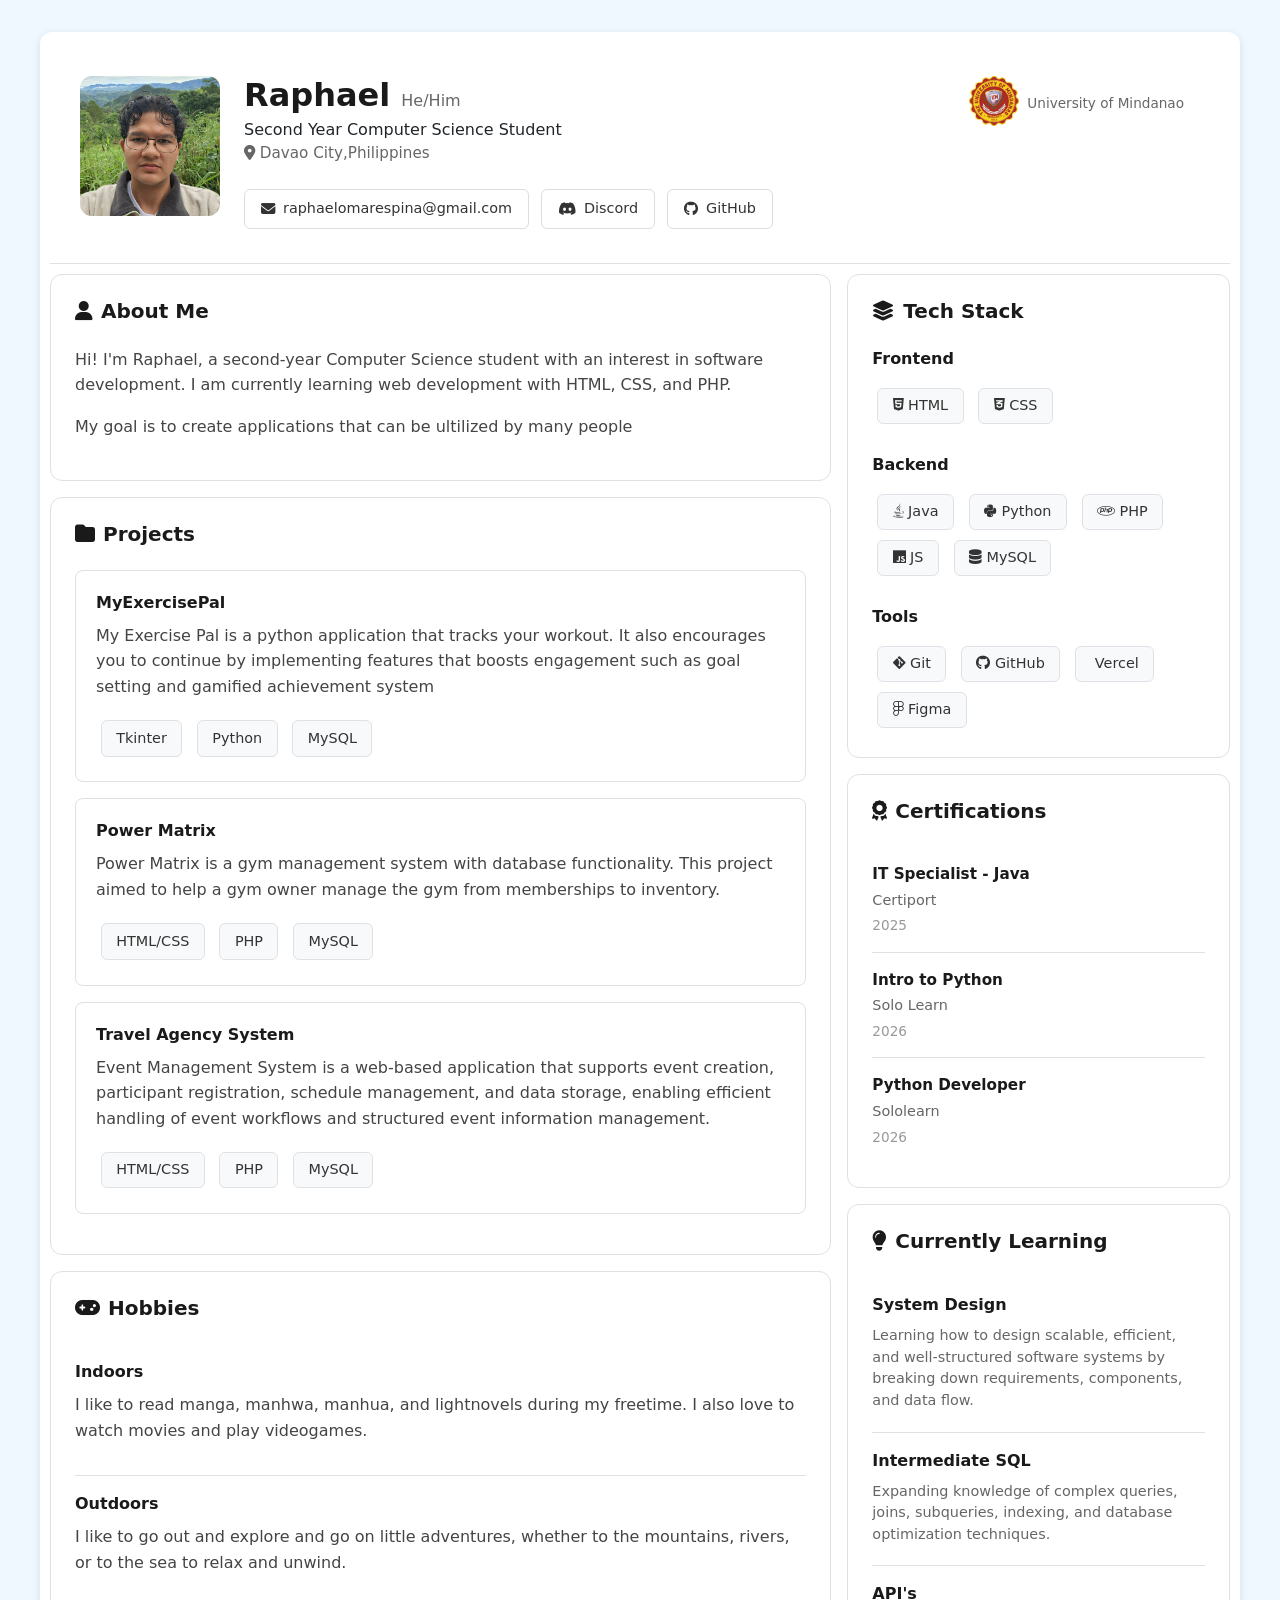
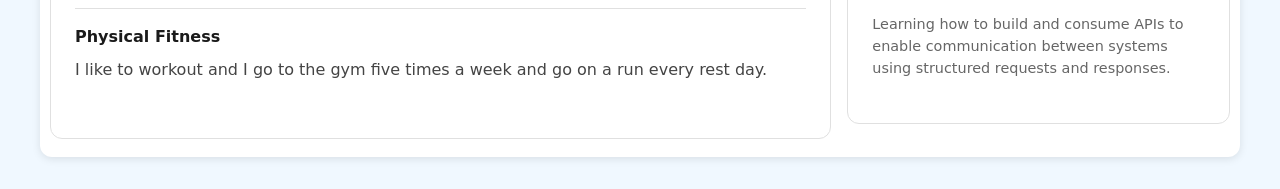
==== portfolio.html @ 7b8c3401 "Add files via upload Added Files one by one to avoid vercel conlict" ====
<!DOCTYPE html>
<html lang="en">
  <head>
    <meta charset="UTF-8">
    <meta name="viewport" content="width=device-width, initial-scale=1.0">
    <title>Portfolio</title>
    <link rel="stylesheet" href="https://cdn.jsdelivr.net/npm/bootstrap@5.3.0/dist/css/bootstrap.min.css">
    <link rel="stylesheet" href="https://cdnjs.cloudflare.com/ajax/libs/font-awesome/6.5.1/css/all.min.css">
    <script defer src="https://cdn.jsdelivr.net/npm/bootstrap@5.3.0/dist/js/bootstrap.bundle.min.js"></script>
    <link rel="stylesheet" href="css/stylesport.css">
  </head>

  <body>
    <div class="main-container">

      <!-- HEADER SECTION -->
      <header class="header-section">
        <div class="row align-items-start">

          <div class="col-auto">
            <img src="img/selfpic.jpg" alt="My profile pic" class="profile-img" />
          </div>

          <div class="col">
            <div class="name-title">
              <h1>Raphael  <span class="pronoun">He/Him</span></h1>
            </div>
            <div class="year-level">Second Year Computer Science Student</div>
            <div class="location"><i class="fa-solid fa-location-dot"></i> Davao City,Philippines</div>
            <div class="social-links">
              <a class="social-btn" href="#">
                <i class="fa-solid fa-envelope"></i> raphaelomarespina@gmail.com
              </a>
              <a class="social-btn" href="https://discord.com/users/1166834154357391503" target="_blank">
                <i class="fa-brands fa-discord"></i> Discord
              </a>
              <a class="social-btn" href="https://github.com/Leigie1" target="_blank">
                <i class="fa-brands fa-github"></i> GitHub
              </a>
            </div>
          </div>

          <div class="col-auto d-flex align-items-center gap-2">
            <img src="img/umlogo.png" alt="University Logo" class="university-logo" />
            <span class="university-name">University of Mindanao</span>
          </div>

        </div>
      </header>

      <!-- MAIN CONTENT AREA -->
      <div class="row gx-3">

        <!-- LEFT COLUMN -->
        <div class="col-lg-8">

          <!-- About Me Section -->
          <section class="content-section">
            <h2 class="section-title"><i class="fa-solid fa-user"></i>About Me</h2>
            <p class="about-me-text">
              Hi! I'm Raphael, a second-year Computer Science student with an
              interest in software development. I am currently learning web development with HTML, 
              CSS, and PHP.
            </p>
            <p class="about-me-text">
              My goal is to create applications that can be ultilized by many people
            </p>
          </section>

          <!-- Projects Section -->
          <section class="content-section">
            <h2 class="section-title"><i class="fa-solid fa-folder"></i>Projects</h2>

            <div class="project-card">
              <div class="project-title">MyExercisePal</div>
              <p class="project-description">
                My Exercise Pal is a python application that tracks your workout.
                It also encourages you to continue by implementing features that 
                boosts engagement such as goal setting and gamified achievement
                system
              </p>
              <div class="mt-2">
                <span class="tech-badge">Tkinter</span>
                <span class="tech-badge">Python</span>
                <span class="tech-badge">MySQL</span>
              </div>
            </div>

            <div class="project-card">
              <div class="project-title">Power Matrix</div>
              <p class="project-description">
                Power Matrix is a gym management system with database functionality.
                This project aimed to help a gym owner manage the gym from memberships 
                to inventory.
              <div class="mt-2">
                <span class="tech-badge">HTML/CSS</span>
                <span class="tech-badge">PHP</span>
                <span class="tech-badge">MySQL</span>
              </div>
            </div>

            <div class="project-card">
              <div class="project-title">Travel Agency System</div>
              <p class="project-description">
                Event Management System is a web-based application that supports
                event creation, participant registration, schedule management,
                and data storage, enabling efficient handling of event workflows
                and structured event information management.
              </p>
              <div class="mt-2">
                <span class="tech-badge">HTML/CSS</span>
                <span class="tech-badge">PHP</span>
                <span class="tech-badge">MySQL</span>
              </div>
            </div>

          </section>

          <!-- Hobbies Section -->
          <section class="content-section">
            <h2 class="section-title"><i class="fa-solid fa-gamepad"></i>Hobbies</h2>

            <div class="hobby-item">
              <div class="hobby-title">Indoors</div>
              <p class="hobb-text">
                I like to read manga, manhwa, manhua, and lightnovels during my
                freetime. I also love to watch movies and play videogames.
              </p>
            </div>

            <div class="hobby-item">
              <div class="hobby-title">Outdoors</div>
              <p class="hobb-text">
                I like to go out and explore and go on little adventures,
                whether to the mountains, rivers, or to the sea to relax and
                unwind.
              </p>
            </div>

            <div class="hobby-item">
              <div class="hobby-title">Physical Fitness</div>
              <p class="hobb-text">
                I like to workout and I go to the gym five times a week and go
                on a run every rest day.
              </p>
            </div>

          </section>

        </div>

        <!-- RIGHT COLUMN -->
        <div class="col-lg-4">

          <!-- Tech Stack Section -->
          <section class="content-section">
            <h2 class="section-title"><i class="fa-solid fa-layer-group"></i>Tech Stack</h2>
            <div class="tech-category">Frontend</div>
            <div>
              <span class="tech-badge"><i class="fa-brands fa-html5"></i> HTML</span>
              <span class="tech-badge"><i class="fa-brands fa-css3-alt"></i> CSS</span>
            </div>
            <div class="tech-category">Backend</div>
            <div>
              <span class="tech-badge"><i class="fa-brands fa-java"></i> Java</span>
              <span class="tech-badge"><i class="fa-brands fa-python"></i> Python</span>
              <span class="tech-badge"><i class="fa-brands fa-php"></i> PHP</span>
              <span class="tech-badge"><i class="fa-brands fa-js"></i> JS</span>              
              <span class="tech-badge"><i class="fa-solid fa-database"></i> MySQL</span>
            </div>
            <div class="tech-category">Tools</div>
            <div>
              <span class="tech-badge"><i class="fa-brands fa-git-alt"></i> Git</span>
              <span class="tech-badge"><i class="fa-brands fa-github"></i> GitHub</span>
              <span class="tech-badge"><i class="fa-solid fa-triangle"></i> Vercel</span>
              <span class="tech-badge"><i class="fa-brands fa-figma"></i> Figma</span>
            </div>
          </section>

          <!-- Certifications Section -->
          <section class="content-section">
            <h2 class="section-title"><i class="fa-solid fa-award"></i>Certifications</h2>

            <div class="cert-item">
              <div class="cert-name">
                IT Specialist - Java
              </div>
              <div class="cert-issuer">Certiport</div>
              <div class="cert-date">2025</div>
            </div>

            <div class="cert-item">
              <div class="cert-name">
                Intro to Python
              </div>
              <div class="cert-issuer">Solo Learn</div>
              <div class="cert-date">2026</div>
            </div>

            <div class="cert-item">
              <div class="cert-name">
                Python Developer
              </div>
              <div class="cert-issuer">Sololearn</div>
              <div class="cert-date">2026</div>
            </div>

          </section>

          <!-- Currently Learning Section -->
          <section class="content-section">
            <h2 class="section-title"><i class="fa-solid fa-lightbulb"></i>Currently Learning</h2>

            <div class="learning-item">
              <div class="learning-name">System Design</div>
              <div class="learning-description">
                Learning how to design scalable, efficient, and well-structured
                software systems by breaking down requirements, components, and
                data flow.
              </div>
            </div>

            <div class="learning-item">
              <div class="learning-name">Intermediate SQL</div>
              <div class="learning-description">
                Expanding knowledge of complex queries, joins, subqueries,
                indexing, and database optimization techniques.
              </div>
            </div>

            <div class="learning-item">
              <div class="learning-name">API's</div>
              <div class="learning-description">
                Learning how to build and consume APIs to enable communication
                between systems using structured requests and responses.
              </div>
            </div>

          </section>

        </div>

      </div>

    </div>

  </body>
</html>
---- css/stylesport.css ----
body {
  background: aliceblue;
  
}

.main-container {
  max-width: 1200px;
  margin: 2rem auto;
  background-color: white;
  box-shadow: 0 2px 8px rgba(0, 0, 0, 0.1);
  border-radius: 12px;
  overflow: hidden;
}

.header-section {
  padding: 2rem 2rem 2rem 1rem;
  border-bottom: 1px solid #e0e0e0;
  margin: 10px;
}

.profile-img {
  width: 140px;
  height: 140px;
  border-radius: 12px;
  object-fit: cover;
}

.name-title h1 {
  font-size: 2rem;
  font-weight: 700;
  margin-bottom: 0.25rem;
  color: #1a1a1a;
}

.name-title .pronoun {
  color: #666;
  font-size: 1rem;
  font-weight: 400;
}

.location {
  color: #666;
  font-size: 0.95rem;
}

.social-links {
  display: flex;
  gap: 0.75rem;
  flex-wrap: wrap;
  margin-top: 1.5rem;
}

.social-btn {
  padding: 0.5rem 1rem;
  border: 1px solid #ddd;
  border-radius: 6px;
  text-decoration: none;
  color: #333;
  font-size: 0.9rem;
  transition: all 0.2s;
  display: flex;
  align-items: center;
  gap: 0.5rem;
}

.social-btn:hover {
  background-color: #f8f9fa;
  border-color: #999;
  color: #000;
}

.university-logo {
  width: 50px;
  height: 50px;
}

.university-name {
  font-size: 0.85rem;
  color: #666;
  margin-top: 0.25rem;
}

.content-section {
  padding: 1.5rem;
  border: 1px solid #e0e0e0;
  border-radius: 12px;
  margin-bottom: 1rem;
}

.section-title {
  font-size: 1.25rem;
  font-weight: 700;
  margin-bottom: 1.5rem;
  display: flex;
  align-items: center;
  gap: 0.5rem;
  color: #1a1a1a;
}

.about-me-text, .hobb-text, .project-description {
  color: #444;
  line-height: 1.6;
}

.tech-badge {
  display: inline-block;
  padding: 0.4rem 0.9rem;
  margin: 0.3rem;
  background-color: #f8f9fa;
  border: 1px solid #dee2e6;
  border-radius: 6px;
  font-size: 0.9rem;
  color: #333;
  font-weight: 500;
}

.tech-category {
  font-weight: 600;
  margin-top: 1.5rem;
  margin-bottom: 0.75rem;
  color: #1a1a1a;
}

.tech-category:first-child {
  margin-top: 0;
}

.hobby-item, .learning-item, .cert-item {
  padding: 1rem 0;
  border-bottom: 1px solid #e0e0e0;
}

.hobby-item:last-child, .learning-item:last-child, .cert-item:last-child {
  border-bottom: none;
}

.hobby-title, .learning-name, .project-title {
  font-weight: 600;
  margin-bottom: 0.5rem;
  color: #1a1a1a;
}

.project-card {
  padding: 1.25rem;
  border: 1px solid #e0e0e0;
  border-radius: 8px;
  margin-bottom: 1rem;
  transition: all 0.2s;
}

.project-card:hover {
  box-shadow: 0 2px 8px rgba(0, 0, 0, 0.08);
  border-color: #ccc;
}

.cert-name {
  font-weight: 600;
  color: #1a1a1a;
  margin-bottom: 0.25rem;
  font-size: 0.95rem;
}

.cert-issuer, .learning-description {
  color: #666;
  font-size: 0.9rem;
  margin-bottom: 0.25rem;
}

.cert-date {
  color: #999;
  font-size: 0.85rem;
}

.row {
  margin: 2px;
}
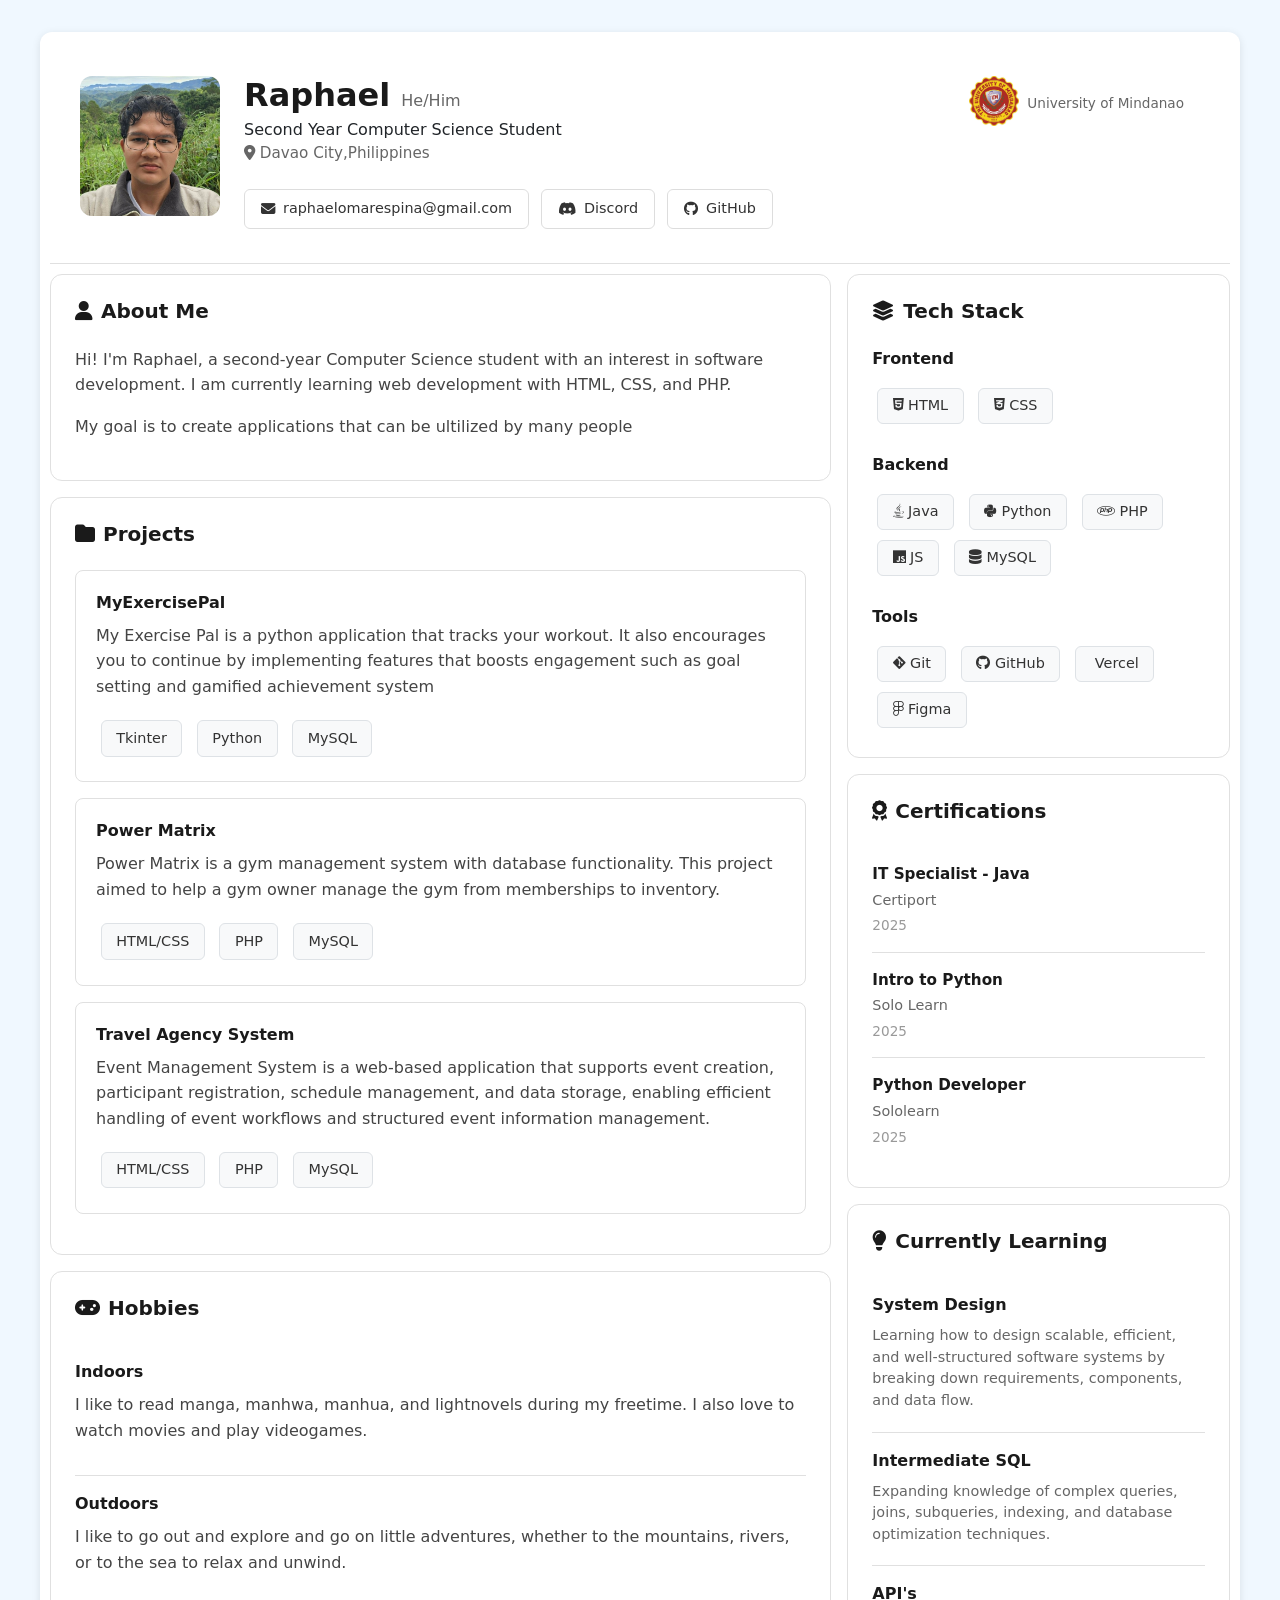
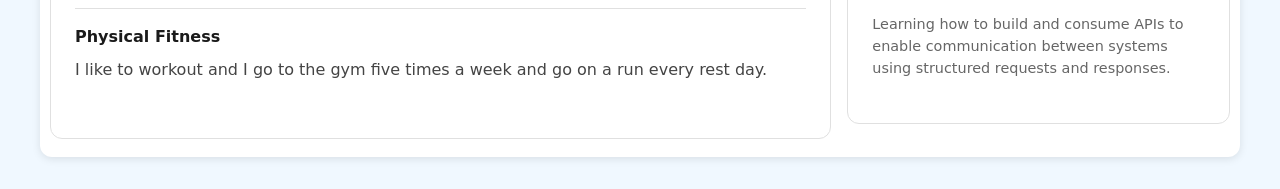
==== commit 875dc648: "Update portfolio.html Typo" ====
--- a/portfolio.html
+++ b/portfolio.html
@@ -194,7 +194,7 @@
                 Intro to Python
               </div>
               <div class="cert-issuer">Solo Learn</div>
-              <div class="cert-date">2026</div>
+              <div class="cert-date">2025</div>
             </div>
 
             <div class="cert-item">
@@ -202,7 +202,7 @@
                 Python Developer
               </div>
               <div class="cert-issuer">Sololearn</div>
-              <div class="cert-date">2026</div>
+              <div class="cert-date">2025</div>
             </div>
 
           </section>
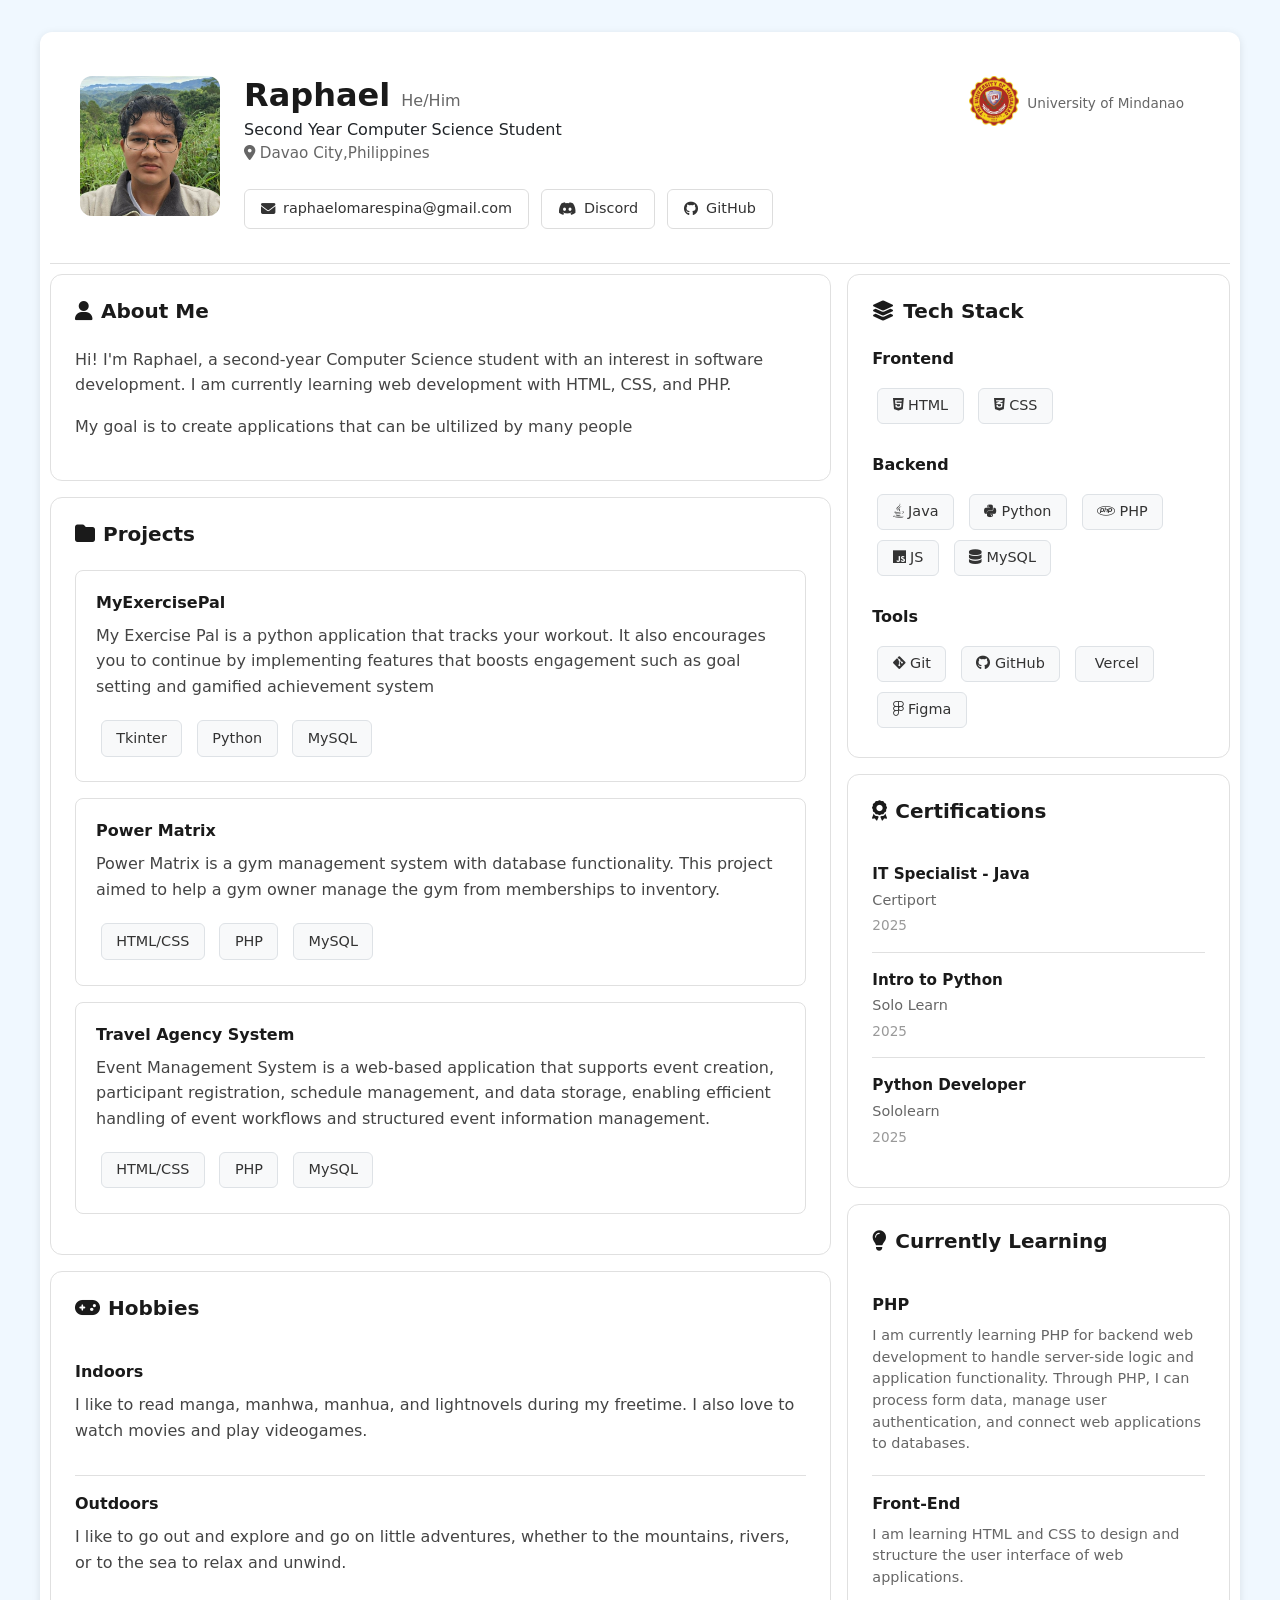
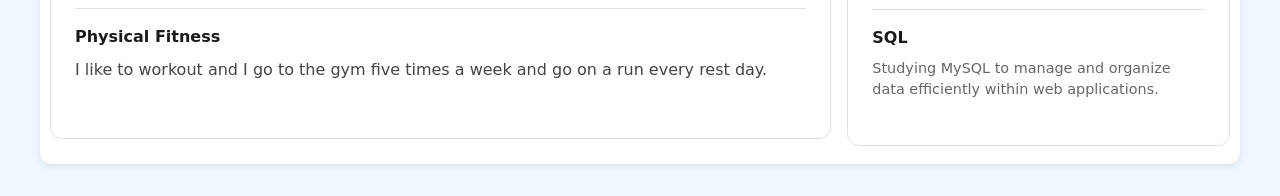
==== commit 4f1b0ad9: "Update portfolio.html Descriptions edit" ====
--- a/portfolio.html
+++ b/portfolio.html
@@ -212,27 +212,24 @@
             <h2 class="section-title"><i class="fa-solid fa-lightbulb"></i>Currently Learning</h2>
 
             <div class="learning-item">
-              <div class="learning-name">System Design</div>
+              <div class="learning-name">PHP</div>
               <div class="learning-description">
-                Learning how to design scalable, efficient, and well-structured
-                software systems by breaking down requirements, components, and
-                data flow.
+                I am currently learning PHP for backend web development to handle server-side logic and application functionality.
+                Through PHP, I can process form data, manage user authentication, and connect web applications to databases. 
               </div>
             </div>
 
             <div class="learning-item">
-              <div class="learning-name">Intermediate SQL</div>
+              <div class="learning-name">Front-End</div>
               <div class="learning-description">
-                Expanding knowledge of complex queries, joins, subqueries,
-                indexing, and database optimization techniques.
+                I am learning HTML and CSS to design and structure the user interface of web applications.
               </div>
             </div>
 
             <div class="learning-item">
-              <div class="learning-name">API's</div>
+              <div class="learning-name">SQL</div>
               <div class="learning-description">
-                Learning how to build and consume APIs to enable communication
-                between systems using structured requests and responses.
+                Studying MySQL to manage and organize data efficiently within web applications.
               </div>
             </div>
 
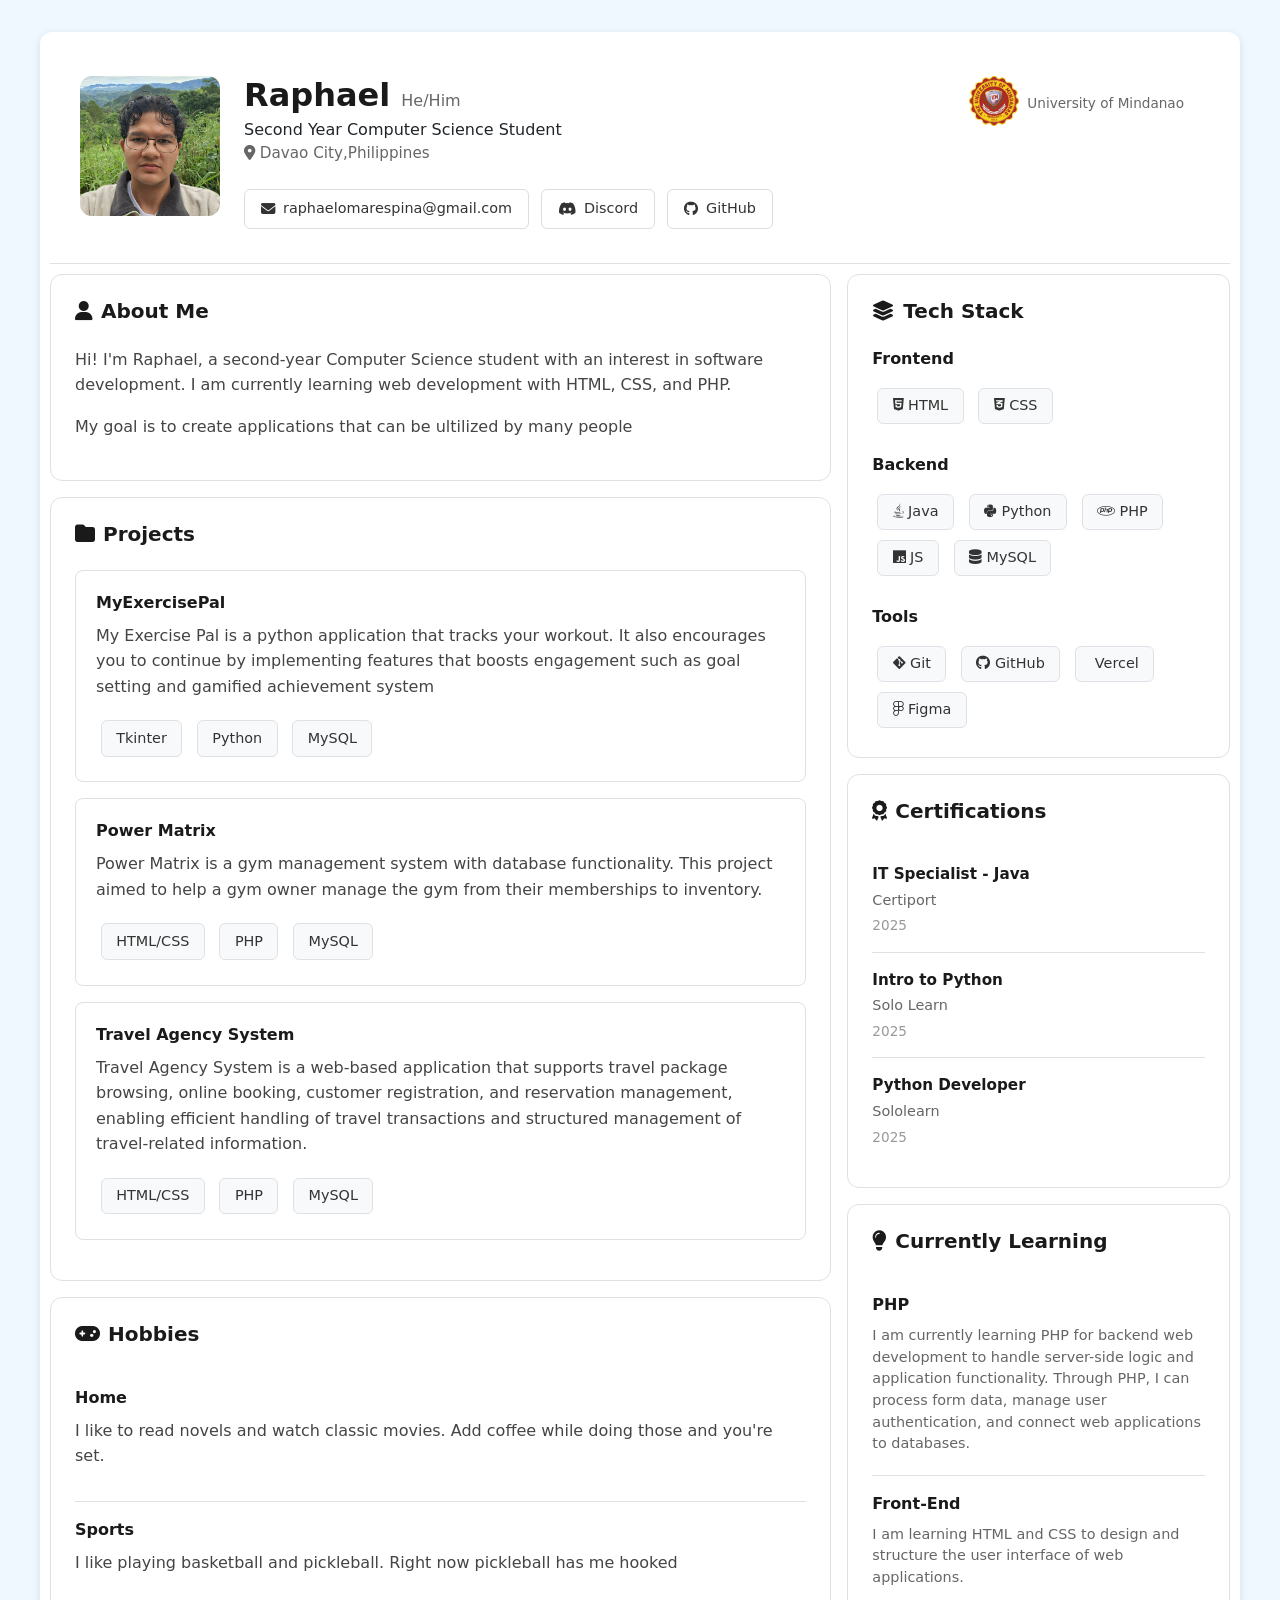
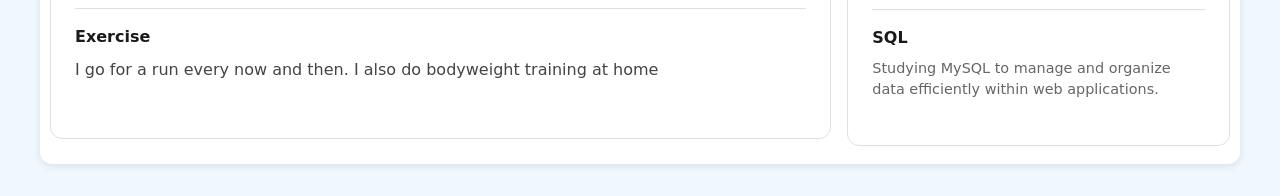
==== commit bd5417b9: "Update portfolio.html Description fix" ====
--- a/portfolio.html
+++ b/portfolio.html
@@ -90,7 +90,7 @@
               <div class="project-title">Power Matrix</div>
               <p class="project-description">
                 Power Matrix is a gym management system with database functionality.
-                This project aimed to help a gym owner manage the gym from memberships 
+                This project aimed to help a gym owner manage the gym from their memberships 
                 to inventory.
               <div class="mt-2">
                 <span class="tech-badge">HTML/CSS</span>
@@ -102,11 +102,10 @@
             <div class="project-card">
               <div class="project-title">Travel Agency System</div>
               <p class="project-description">
-                Event Management System is a web-based application that supports
-                event creation, participant registration, schedule management,
-                and data storage, enabling efficient handling of event workflows
-                and structured event information management.
-              </p>
+                Travel Agency System is a web-based application that supports 
+                travel package browsing, online booking, customer registration, 
+                and reservation management, enabling efficient handling of travel 
+                transactions and structured management of travel-related information.
               <div class="mt-2">
                 <span class="tech-badge">HTML/CSS</span>
                 <span class="tech-badge">PHP</span>
@@ -121,27 +120,23 @@
             <h2 class="section-title"><i class="fa-solid fa-gamepad"></i>Hobbies</h2>
 
             <div class="hobby-item">
-              <div class="hobby-title">Indoors</div>
+              <div class="hobby-title">Home</div>
               <p class="hobb-text">
-                I like to read manga, manhwa, manhua, and lightnovels during my
-                freetime. I also love to watch movies and play videogames.
+                I like to read novels and watch classic movies. Add coffee while doing those and you're set.
               </p>
             </div>
 
             <div class="hobby-item">
-              <div class="hobby-title">Outdoors</div>
+              <div class="hobby-title">Sports</div>
               <p class="hobb-text">
-                I like to go out and explore and go on little adventures,
-                whether to the mountains, rivers, or to the sea to relax and
-                unwind.
+                I like playing basketball and pickleball. Right now pickleball has me hooked 
               </p>
             </div>
 
             <div class="hobby-item">
-              <div class="hobby-title">Physical Fitness</div>
+              <div class="hobby-title">Exercise</div>
               <p class="hobb-text">
-                I like to workout and I go to the gym five times a week and go
-                on a run every rest day.
+                I go for a run every now and then. I also do bodyweight training at home
               </p>
             </div>
 
